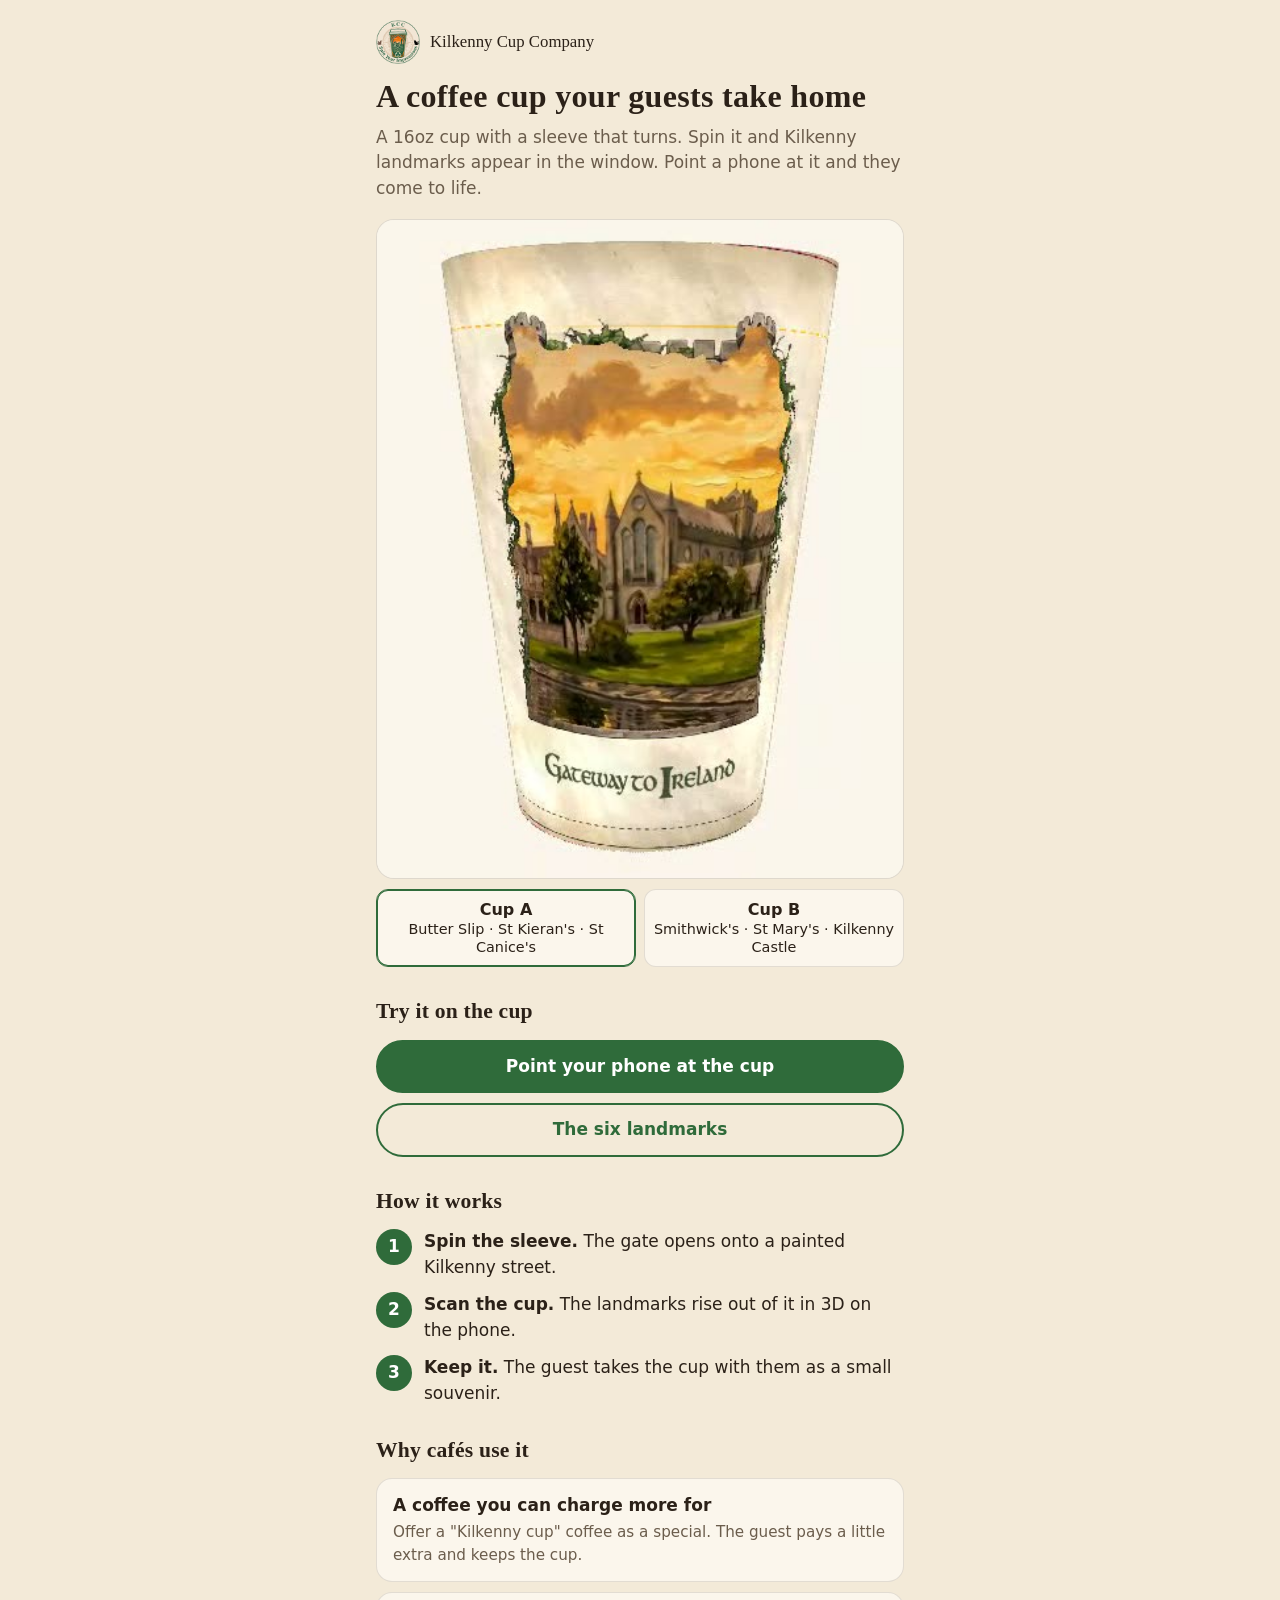
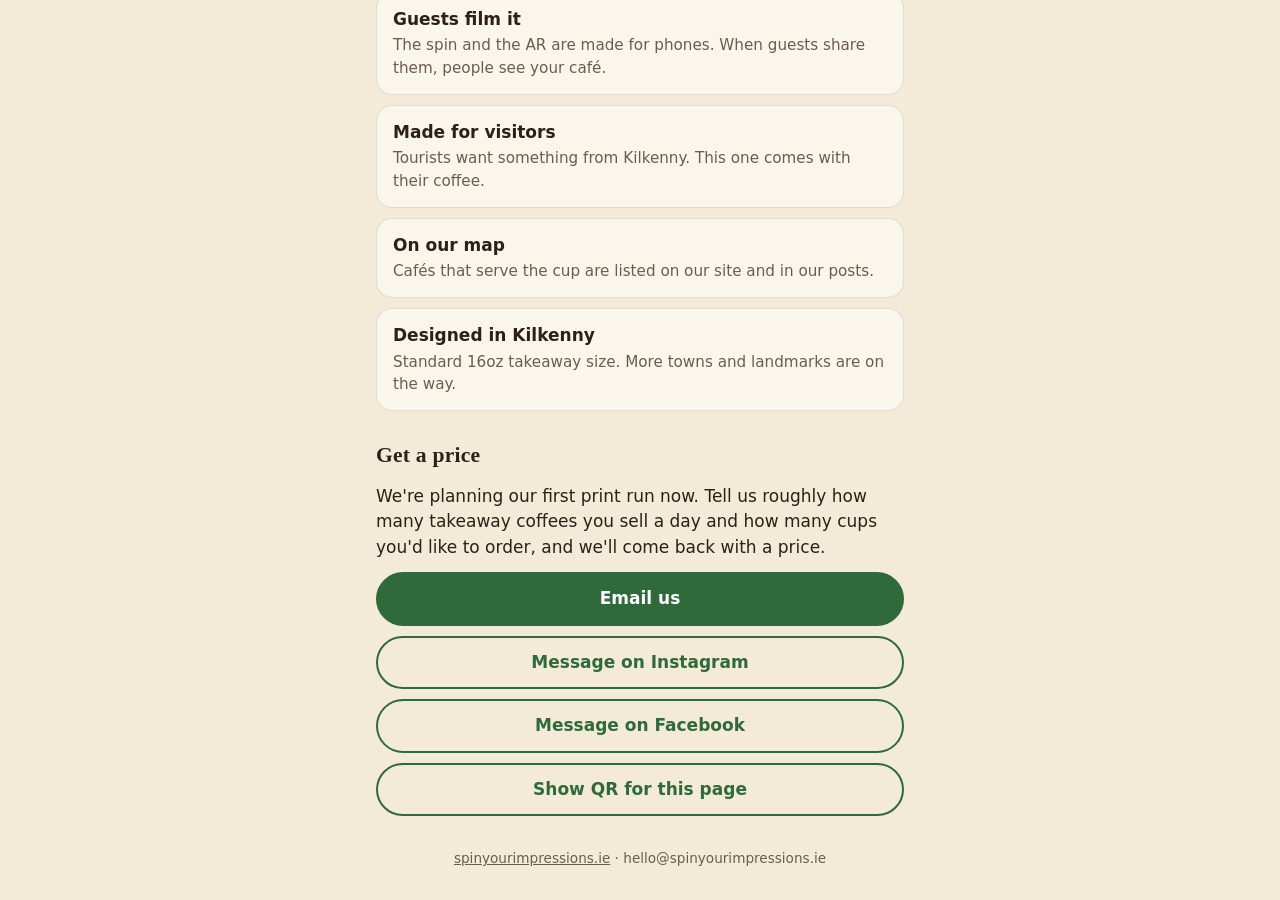
==== cafes/index.html @ 2580dddf "cafés pitch page /cafes/ + homepage link" ====
<!doctype html>
<html lang="en">
<head>
<meta charset="utf-8">
<meta name="viewport" content="width=device-width, initial-scale=1, viewport-fit=cover">
<title>For Cafés · Spin Your Impressions</title>
<meta name="description" content="A Kilkenny coffee cup with a spinning sleeve and AR landmarks. For cafés and shops.">
<meta name="theme-color" content="#f3ead8">
<style>
:root {
  --paper: #f3ead8; --card: #fbf6ec; --ink: #2b2118; --muted: #6b5d4c;
  --accent: #2f6b3a; --line: rgba(43, 33, 24, .12);
}
@media (prefers-color-scheme: dark) {
  :root { --paper: #1c1712; --card: #272019; --ink: #f3ead8; --muted: #b9a88f;
    --accent: #6fae78; --line: rgba(243, 234, 216, .14); }
}
* { box-sizing: border-box; }
html { -webkit-text-size-adjust: 100%; }
body { margin: 0; background: var(--paper); color: var(--ink);
  font: 17px/1.5 system-ui, -apple-system, "Segoe UI", sans-serif; }
main { max-width: 560px; margin: 0 auto; padding: 20px 16px calc(32px + env(safe-area-inset-bottom)); }
h1, h2 { font-family: Georgia, "Times New Roman", serif; font-weight: 600; letter-spacing: .01em; }
h1 { font-size: 2rem; line-height: 1.15; margin: 14px 0 10px; }
h2 { font-size: 1.35rem; margin: 0 0 12px; }
p { margin: 0 0 12px; }
.muted { color: var(--muted); }
header { display: flex; align-items: center; gap: 10px; }
header img { width: 44px; height: 44px; }
header span { font-family: Georgia, serif; font-size: 1.05rem; }
section { margin-top: 28px; }

.stage { position: relative; margin: 18px 0 10px; border-radius: 18px; overflow: hidden;
  background: #f7f1e6; border: 1px solid var(--line); aspect-ratio: 4 / 5; }
.stage video { width: 100%; height: 100%; object-fit: cover; display: block; }
.tabs { display: flex; gap: 8px; }
.tab { flex: 1; padding: 10px 8px; border-radius: 12px; border: 1px solid var(--line);
  background: var(--card); color: var(--ink); font: inherit; font-size: .9rem; line-height: 1.25; cursor: pointer; }
.tab b { display: block; font-size: 1rem; }
.tab[aria-pressed="true"] { border-color: var(--accent); box-shadow: inset 0 0 0 1px var(--accent); }

.btn { display: flex; align-items: center; justify-content: center; gap: 8px; width: 100%;
  min-height: 52px; padding: 12px 18px; border-radius: 999px; border: 2px solid var(--accent);
  color: var(--accent); background: transparent; font: inherit; font-weight: 600;
  text-decoration: none; cursor: pointer; }
.btn.primary { background: var(--accent); color: #fff; }
@media (prefers-color-scheme: dark) { .btn.primary { color: #13100c; } }
.stack { display: grid; gap: 10px; }

ol.steps { list-style: none; padding: 0; margin: 0; display: grid; gap: 12px; counter-reset: s; }
ol.steps li { display: grid; grid-template-columns: 36px 1fr; gap: 12px; align-items: start; }
ol.steps li::before { counter-increment: s; content: counter(s); width: 36px; height: 36px;
  border-radius: 50%; display: grid; place-items: center; background: var(--accent); color: #fff;
  font-weight: 700; }
@media (prefers-color-scheme: dark) { ol.steps li::before { color: #13100c; } }

.cards { display: grid; gap: 10px; }
.card { background: var(--card); border: 1px solid var(--line); border-radius: 16px; padding: 14px 16px; }
.card b { display: block; margin-bottom: 2px; }
.card p { margin: 0; color: var(--muted); font-size: .95rem; }

.qr { display: none; margin-top: 14px; text-align: center; }
.qr.open { display: block; }
.qr div { display: inline-block; padding: 14px; background: #fff; border-radius: 16px; }
.qr img { width: min(240px, 66vw); height: auto; display: block; }
footer { margin-top: 32px; text-align: center; font-size: .85rem; color: var(--muted); }
footer a { color: inherit; }
</style>
</head>
<body>
<main>
  <header>
    <img src="../img/kcc-logo.png" alt="">
    <span>Kilkenny Cup Company</span>
  </header>

  <h1>A coffee cup your guests take home</h1>
  <p class="muted">A 16oz cup with a sleeve that turns. Spin it and Kilkenny landmarks appear in the window. Point a phone at it and they come to life.</p>

  <div class="stage">
    <video id="v" src="cup-A.mp4" poster="cup-A.jpg" autoplay muted loop playsinline preload="auto"></video>
  </div>
  <div class="tabs" role="group" aria-label="Choose a design">
    <button class="tab" data-v="A" aria-pressed="true"><b>Cup A</b>Butter Slip · St Kieran's · St Canice's</button>
    <button class="tab" data-v="B" aria-pressed="false"><b>Cup B</b>Smithwick's · St Mary's · Kilkenny Castle</button>
  </div>

  <section>
    <h2>Try it on the cup</h2>
    <div class="stack">
      <a class="btn primary" href="../test-3d/">Point your phone at the cup</a>
      <a class="btn" href="../landmarks/">The six landmarks</a>
    </div>
  </section>

  <section>
    <h2>How it works</h2>
    <ol class="steps">
      <li><span><b>Spin the sleeve.</b> The gate opens onto a painted Kilkenny street.</span></li>
      <li><span><b>Scan the cup.</b> The landmarks rise out of it in 3D on the phone.</span></li>
      <li><span><b>Keep it.</b> The guest takes the cup with them as a small souvenir.</span></li>
    </ol>
  </section>

  <section>
    <h2>Why cafés use it</h2>
    <div class="cards">
      <div class="card"><b>A coffee you can charge more for</b><p>Offer a "Kilkenny cup" coffee as a special. The guest pays a little extra and keeps the cup.</p></div>
      <div class="card"><b>Guests film it</b><p>The spin and the AR are made for phones. When guests share them, people see your café.</p></div>
      <div class="card"><b>Made for visitors</b><p>Tourists want something from Kilkenny. This one comes with their coffee.</p></div>
      <div class="card"><b>On our map</b><p>Cafés that serve the cup are listed on our site and in our posts.</p></div>
      <div class="card"><b>Designed in Kilkenny</b><p>Standard 16oz takeaway size. More towns and landmarks are on the way.</p></div>
    </div>
  </section>

  <section>
    <h2>Get a price</h2>
    <p>We're planning our first print run now. Tell us roughly how many takeaway coffees you sell a day and how many cups you'd like to order, and we'll come back with a price.</p>
    <div class="stack">
      <a class="btn primary" href="mailto:hello@spinyourimpressions.ie?subject=Kilkenny%20cups%20for%20my%20caf%C3%A9&body=Caf%C3%A9%20name%3A%0ATown%3A%0ATakeaway%20coffees%20a%20day%20(roughly)%3A%0ACups%20you'd%20like%20to%20order%3A%0A">Email us</a>
      <a class="btn" href="https://ig.me/m/spin.your.impressions">Message on Instagram</a>
      <a class="btn" href="https://m.me/spin.your.impressions">Message on Facebook</a>
      <button class="btn" id="qrBtn" aria-expanded="false">Show QR for this page</button>
    </div>
    <div class="qr" id="qr"><div><img src="qr.svg" alt="QR code for spinyourimpressions.ie/cafes"></div>
      <p class="muted" style="margin-top:8px">spinyourimpressions.ie/cafes</p></div>
  </section>

  <footer>
    <a href="../">spinyourimpressions.ie</a> · hello@spinyourimpressions.ie
  </footer>
</main>
<script>
(function () {
  var v = document.getElementById('v');
  document.querySelectorAll('.tab').forEach(function (t) {
    t.addEventListener('click', function () {
      var k = t.dataset.v;
      document.querySelectorAll('.tab').forEach(function (o) { o.setAttribute('aria-pressed', o === t); });
      v.poster = 'cup-' + k + '.jpg'; v.src = 'cup-' + k + '.mp4';
      var p = v.play(); if (p && p.catch) p.catch(function () {});
    });
  });
  var b = document.getElementById('qrBtn'), q = document.getElementById('qr');
  b.addEventListener('click', function () {
    var open = q.classList.toggle('open');
    b.setAttribute('aria-expanded', open);
    b.textContent = open ? 'Hide QR' : 'Show QR for this page';
    if (open) q.scrollIntoView({ behavior: 'smooth', block: 'center' });
  });
})();
</script>
</body>
</html>
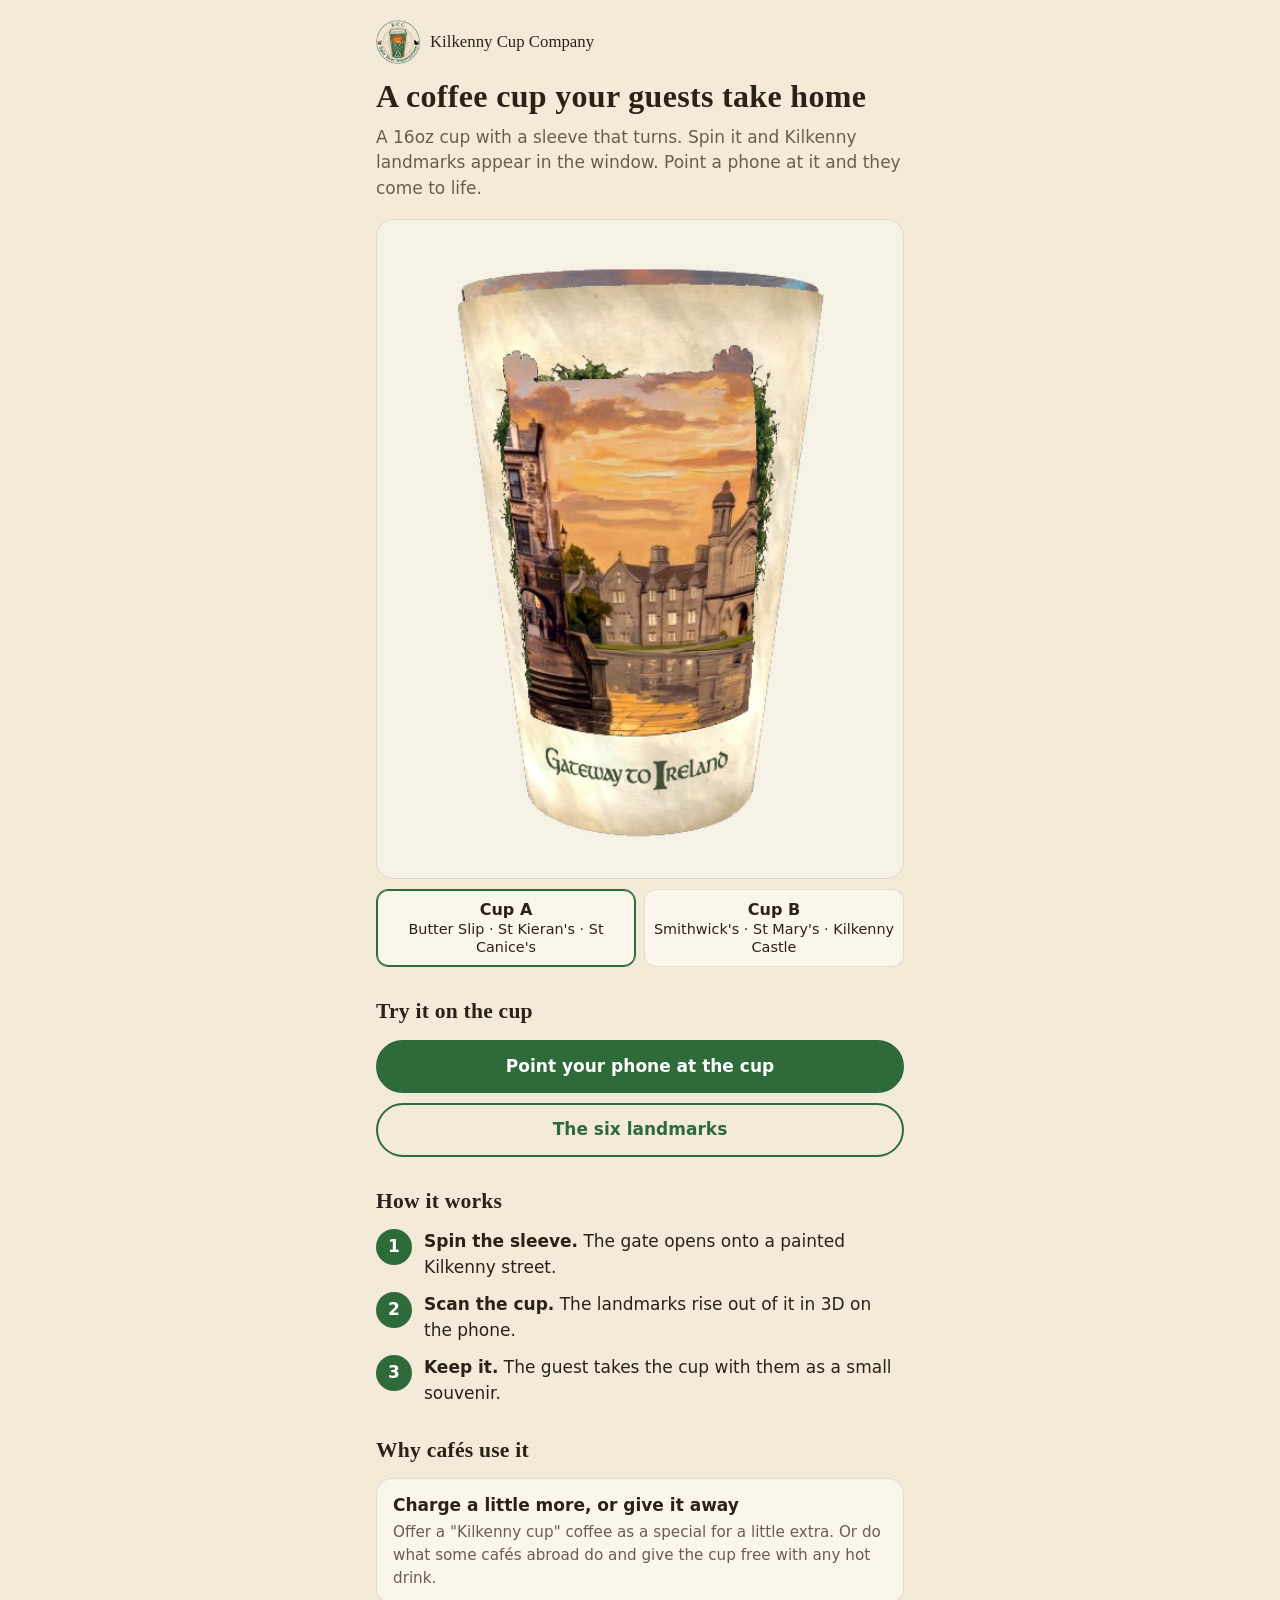
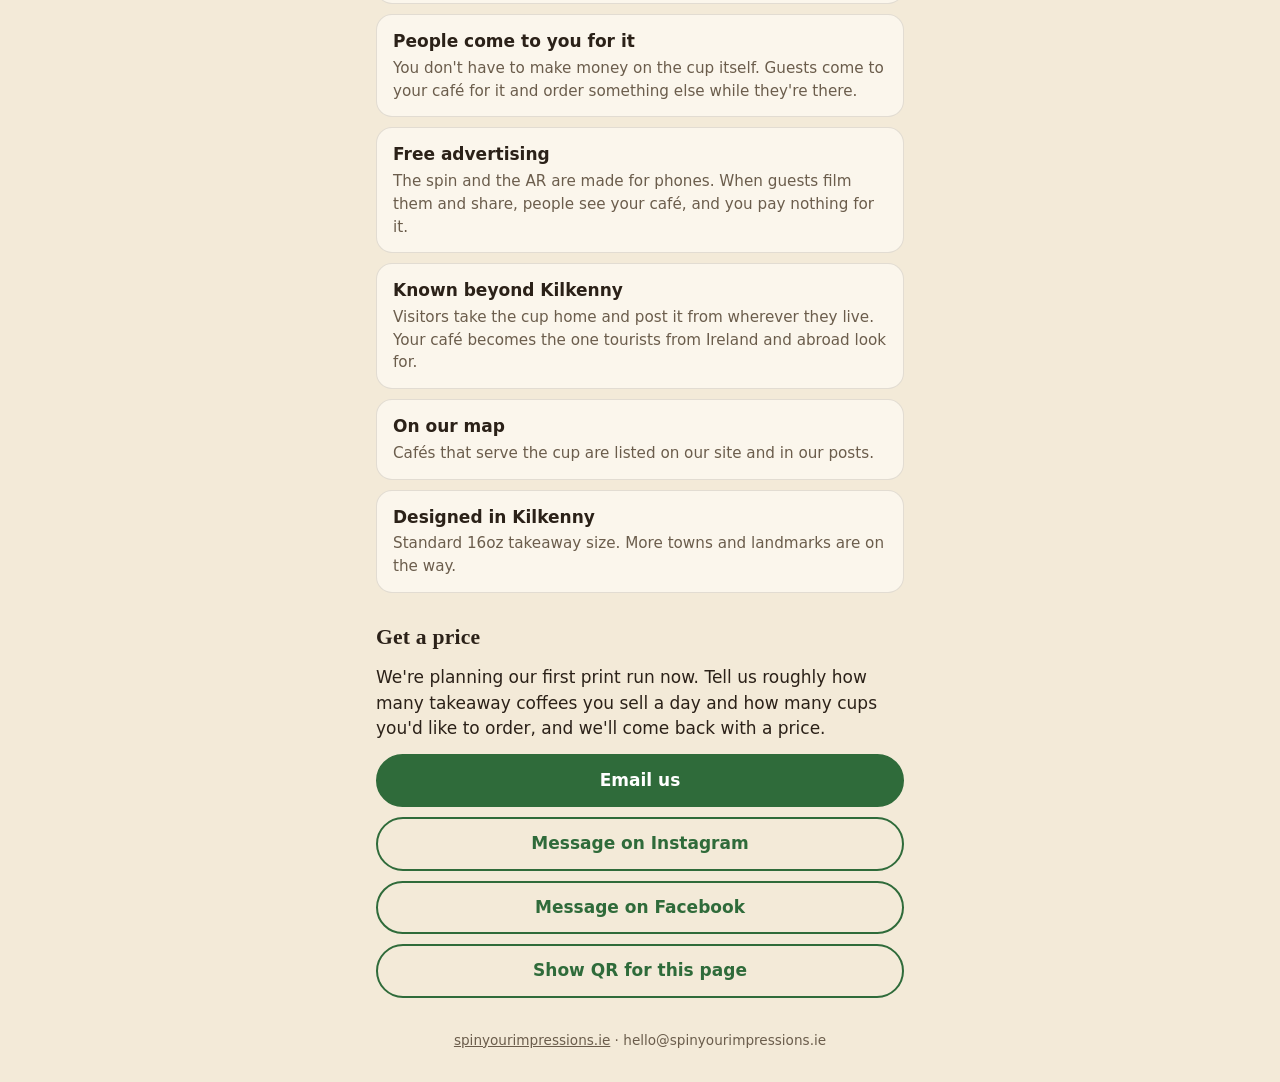
==== commit 4a83efb2: "cafés page: free-cup model, footfall, free advertising, known beyond Kilkenny" ====
--- a/cafes/index.html
+++ b/cafes/index.html
@@ -105,9 +105,10 @@
   <section>
     <h2>Why cafés use it</h2>
     <div class="cards">
-      <div class="card"><b>A coffee you can charge more for</b><p>Offer a "Kilkenny cup" coffee as a special. The guest pays a little extra and keeps the cup.</p></div>
-      <div class="card"><b>Guests film it</b><p>The spin and the AR are made for phones. When guests share them, people see your café.</p></div>
-      <div class="card"><b>Made for visitors</b><p>Tourists want something from Kilkenny. This one comes with their coffee.</p></div>
+      <div class="card"><b>Charge a little more, or give it away</b><p>Offer a "Kilkenny cup" coffee as a special for a little extra. Or do what some cafés abroad do and give the cup free with any hot drink.</p></div>
+      <div class="card"><b>People come to you for it</b><p>You don't have to make money on the cup itself. Guests come to your café for it and order something else while they're there.</p></div>
+      <div class="card"><b>Free advertising</b><p>The spin and the AR are made for phones. When guests film them and share, people see your café, and you pay nothing for it.</p></div>
+      <div class="card"><b>Known beyond Kilkenny</b><p>Visitors take the cup home and post it from wherever they live. Your café becomes the one tourists from Ireland and abroad look for.</p></div>
       <div class="card"><b>On our map</b><p>Cafés that serve the cup are listed on our site and in our posts.</p></div>
       <div class="card"><b>Designed in Kilkenny</b><p>Standard 16oz takeaway size. More towns and landmarks are on the way.</p></div>
     </div>
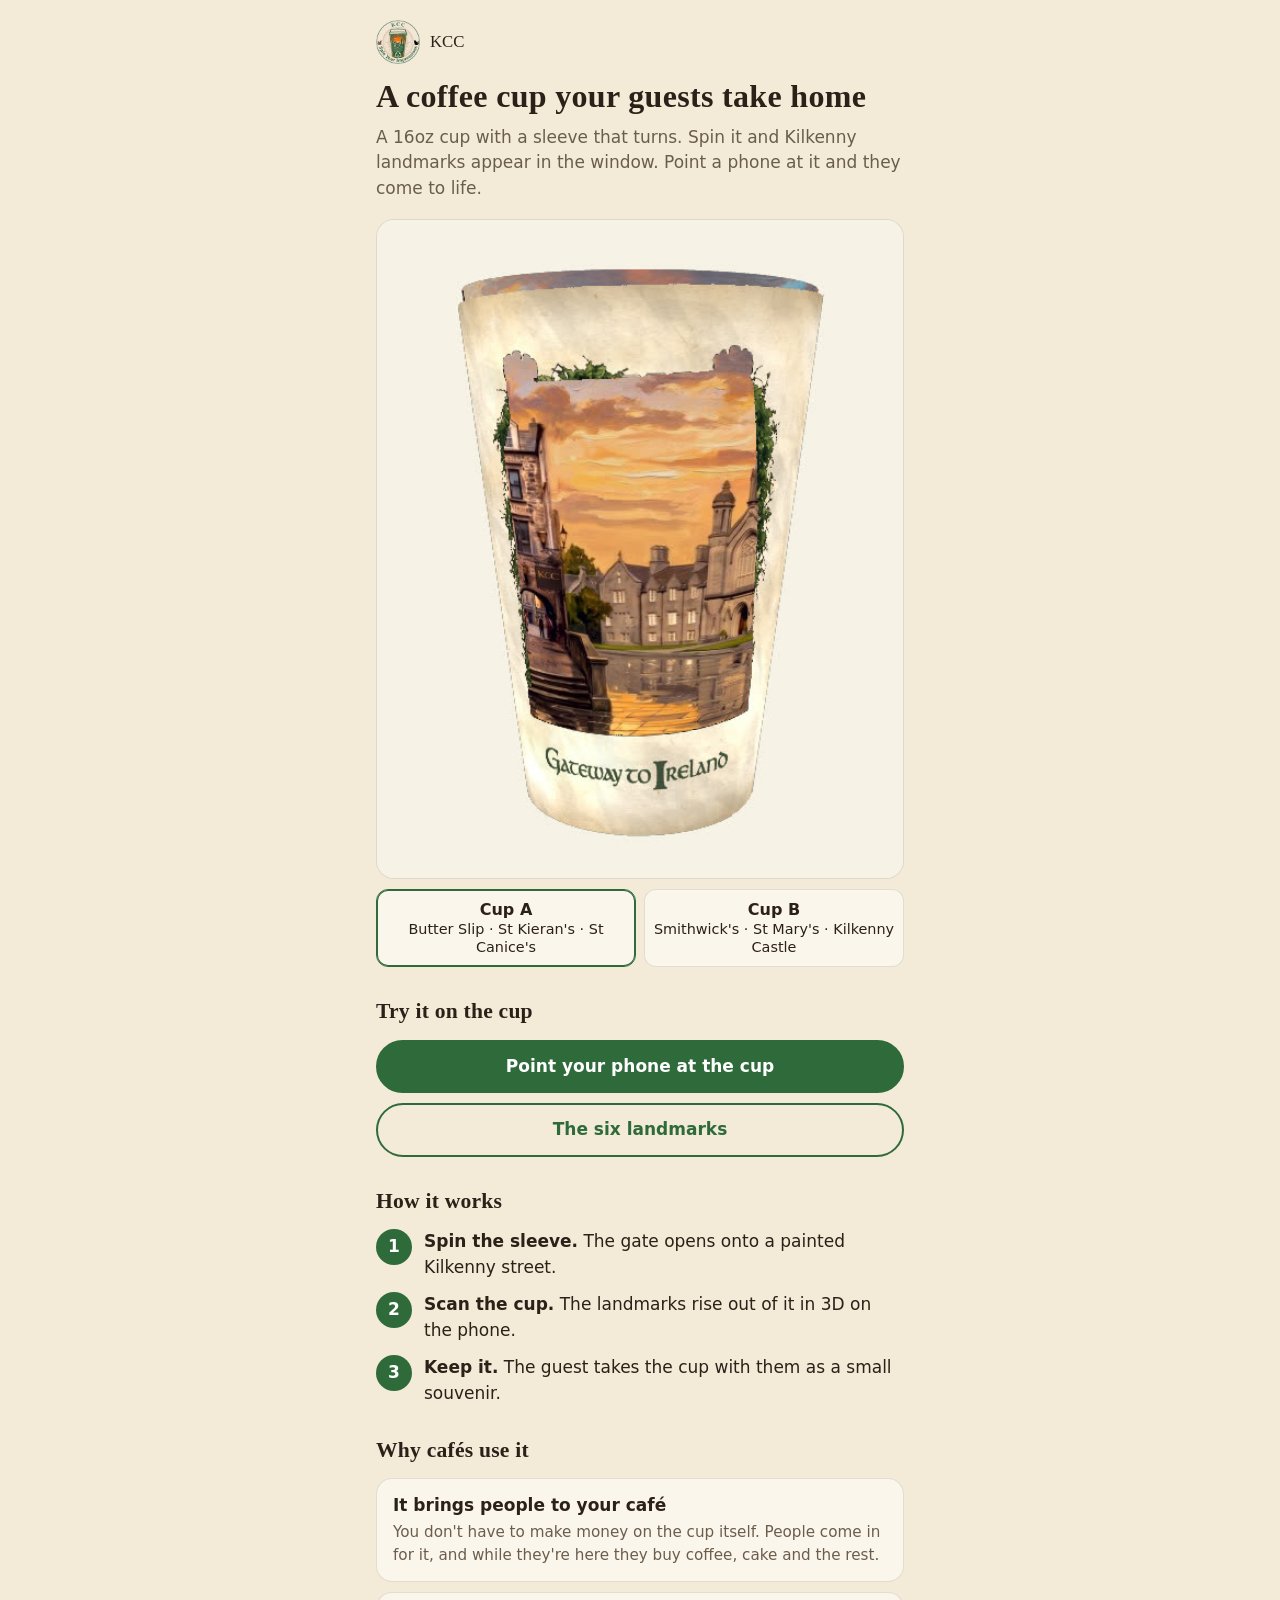
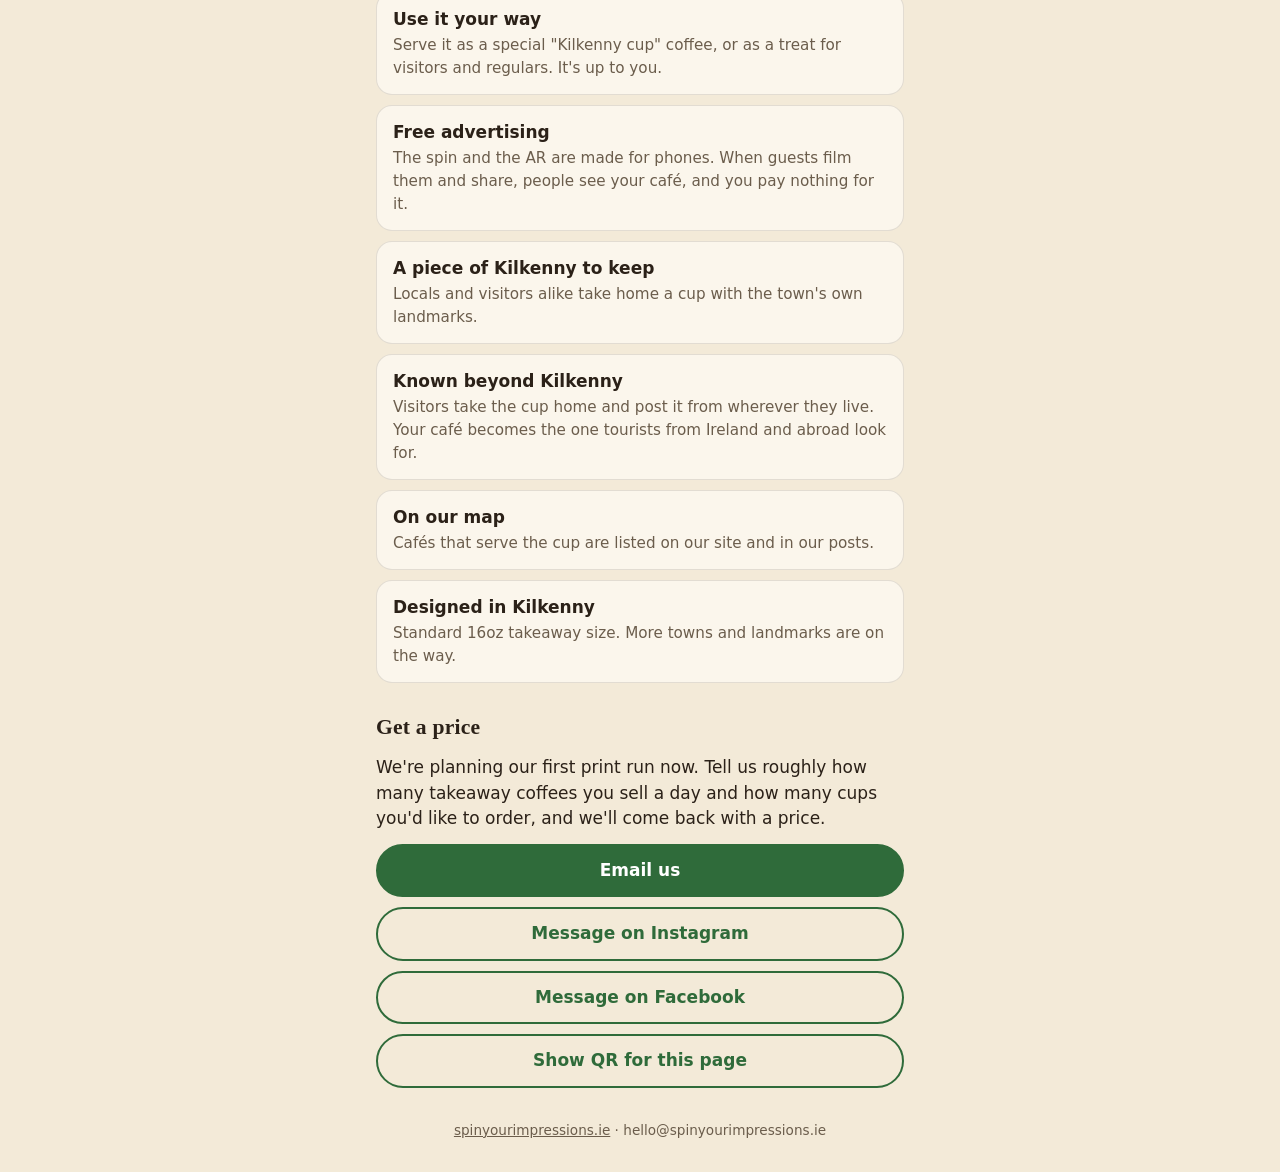
==== commit 2a2fa8fc: "cafés page: KCC name, locals & visitors card, no Start small" ====
--- a/cafes/index.html
+++ b/cafes/index.html
@@ -71,7 +71,7 @@
 <main>
   <header>
     <img src="../img/kcc-logo.png" alt="">
-    <span>Kilkenny Cup Company</span>
+    <span>KCC</span>
   </header>
 
   <h1>A coffee cup your guests take home</h1>
@@ -105,9 +105,10 @@
   <section>
     <h2>Why cafés use it</h2>
     <div class="cards">
-      <div class="card"><b>Charge a little more, or give it away</b><p>Offer a "Kilkenny cup" coffee as a special for a little extra. Or do what some cafés abroad do and give the cup free with any hot drink.</p></div>
-      <div class="card"><b>People come to you for it</b><p>You don't have to make money on the cup itself. Guests come to your café for it and order something else while they're there.</p></div>
+      <div class="card"><b>It brings people to your café</b><p>You don't have to make money on the cup itself. People come in for it, and while they're here they buy coffee, cake and the rest.</p></div>
+      <div class="card"><b>Use it your way</b><p>Serve it as a special "Kilkenny cup" coffee, or as a treat for visitors and regulars. It's up to you.</p></div>
       <div class="card"><b>Free advertising</b><p>The spin and the AR are made for phones. When guests film them and share, people see your café, and you pay nothing for it.</p></div>
+      <div class="card"><b>A piece of Kilkenny to keep</b><p>Locals and visitors alike take home a cup with the town's own landmarks.</p></div>
       <div class="card"><b>Known beyond Kilkenny</b><p>Visitors take the cup home and post it from wherever they live. Your café becomes the one tourists from Ireland and abroad look for.</p></div>
       <div class="card"><b>On our map</b><p>Cafés that serve the cup are listed on our site and in our posts.</p></div>
       <div class="card"><b>Designed in Kilkenny</b><p>Standard 16oz takeaway size. More towns and landmarks are on the way.</p></div>
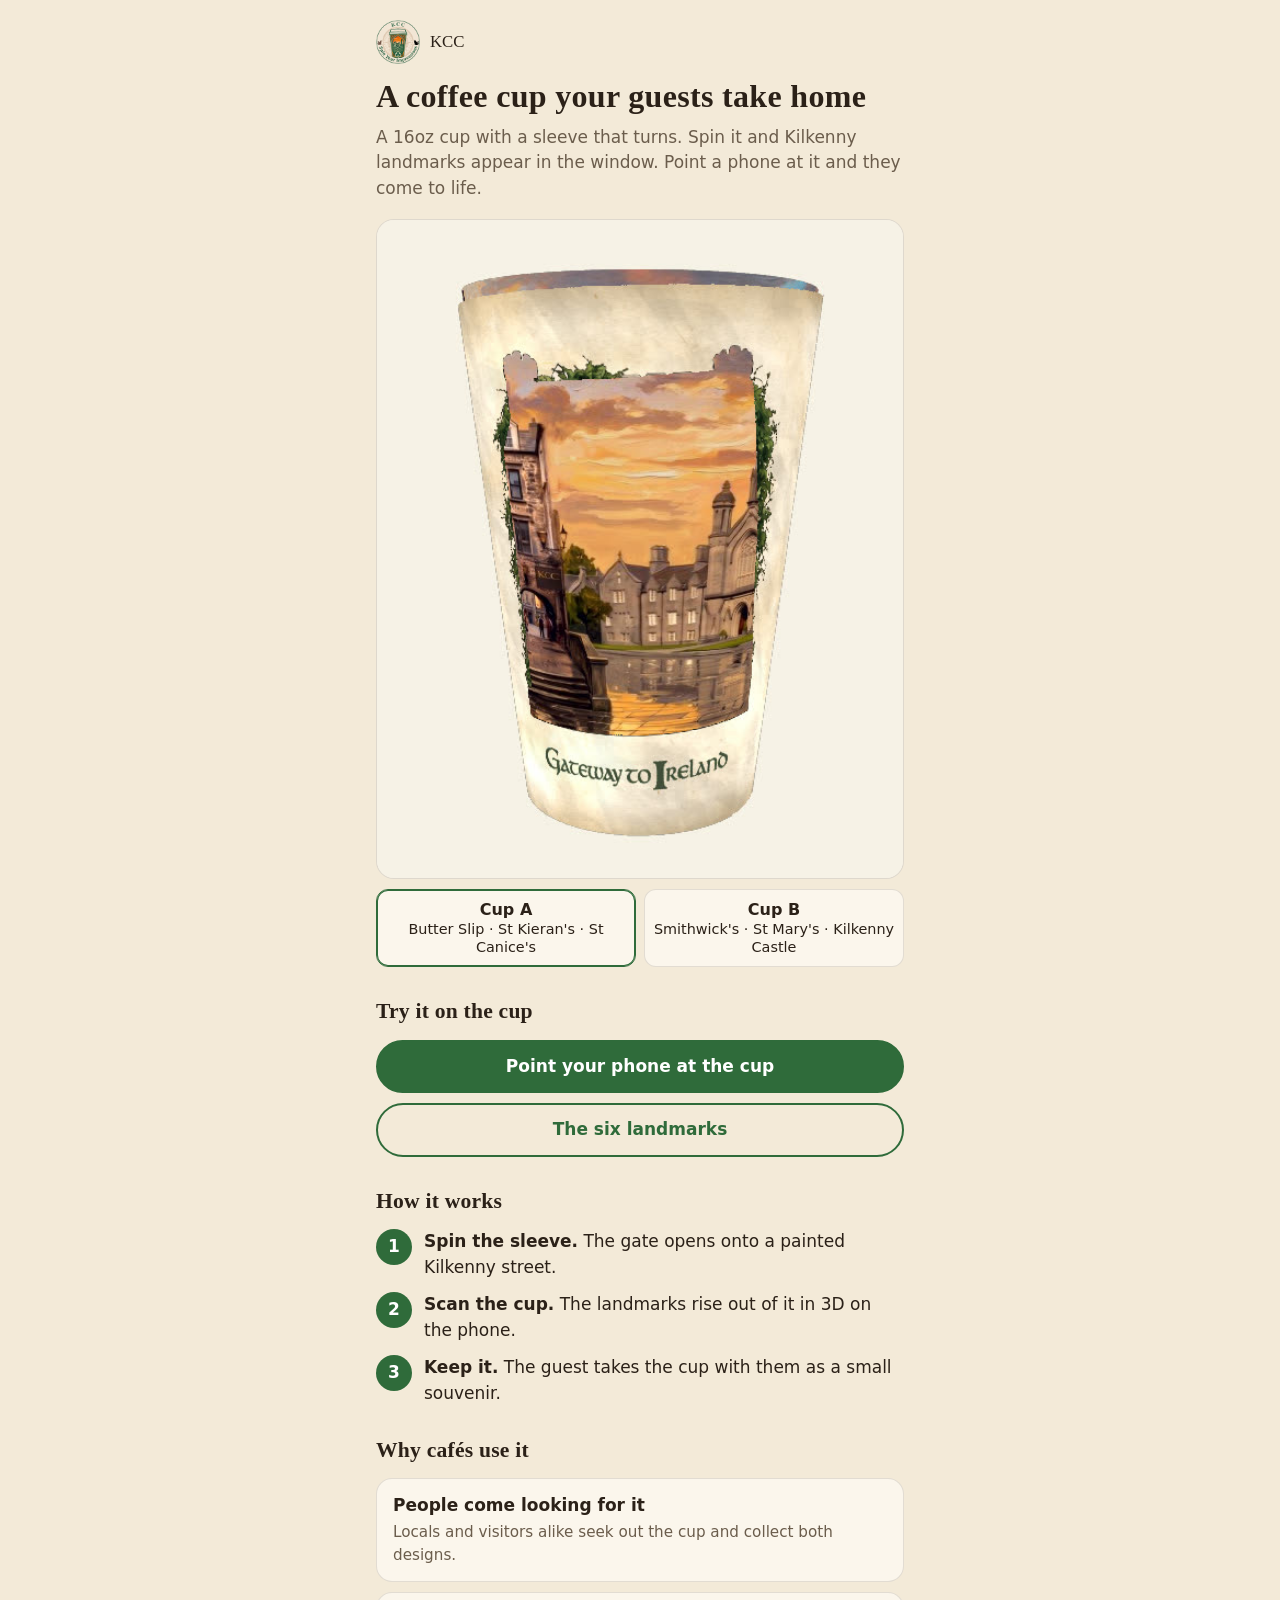
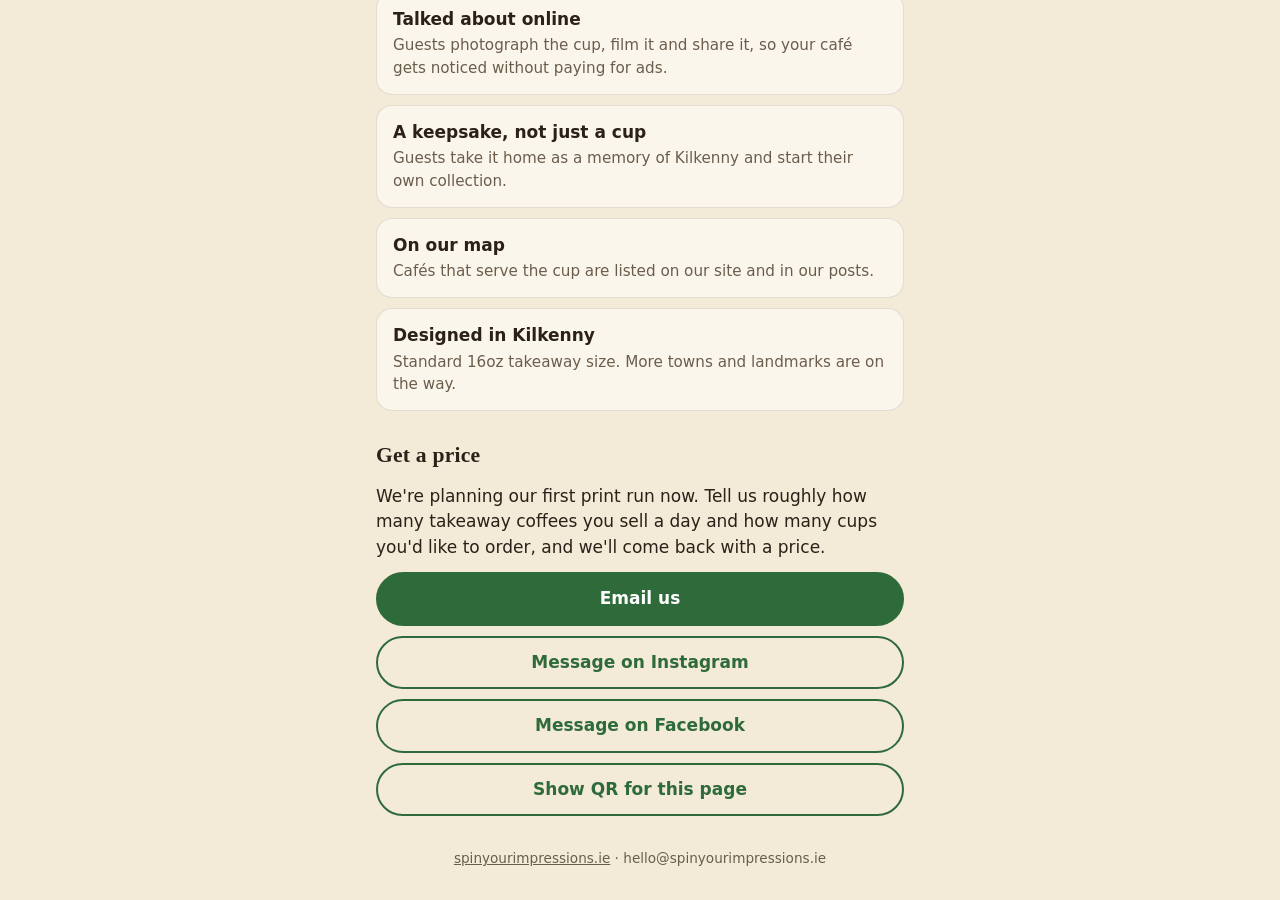
==== commit 90f0642e: "cafés page: people come looking for it, talked about online, a keepsake" ====
--- a/cafes/index.html
+++ b/cafes/index.html
@@ -105,11 +105,9 @@
   <section>
     <h2>Why cafés use it</h2>
     <div class="cards">
-      <div class="card"><b>It brings people to your café</b><p>You don't have to make money on the cup itself. People come in for it, and while they're here they buy coffee, cake and the rest.</p></div>
-      <div class="card"><b>Use it your way</b><p>Serve it as a special "Kilkenny cup" coffee, or as a treat for visitors and regulars. It's up to you.</p></div>
-      <div class="card"><b>Free advertising</b><p>The spin and the AR are made for phones. When guests film them and share, people see your café, and you pay nothing for it.</p></div>
-      <div class="card"><b>A piece of Kilkenny to keep</b><p>Locals and visitors alike take home a cup with the town's own landmarks.</p></div>
-      <div class="card"><b>Known beyond Kilkenny</b><p>Visitors take the cup home and post it from wherever they live. Your café becomes the one tourists from Ireland and abroad look for.</p></div>
+      <div class="card"><b>People come looking for it</b><p>Locals and visitors alike seek out the cup and collect both designs.</p></div>
+      <div class="card"><b>Talked about online</b><p>Guests photograph the cup, film it and share it, so your café gets noticed without paying for ads.</p></div>
+      <div class="card"><b>A keepsake, not just a cup</b><p>Guests take it home as a memory of Kilkenny and start their own collection.</p></div>
       <div class="card"><b>On our map</b><p>Cafés that serve the cup are listed on our site and in our posts.</p></div>
       <div class="card"><b>Designed in Kilkenny</b><p>Standard 16oz takeaway size. More towns and landmarks are on the way.</p></div>
     </div>
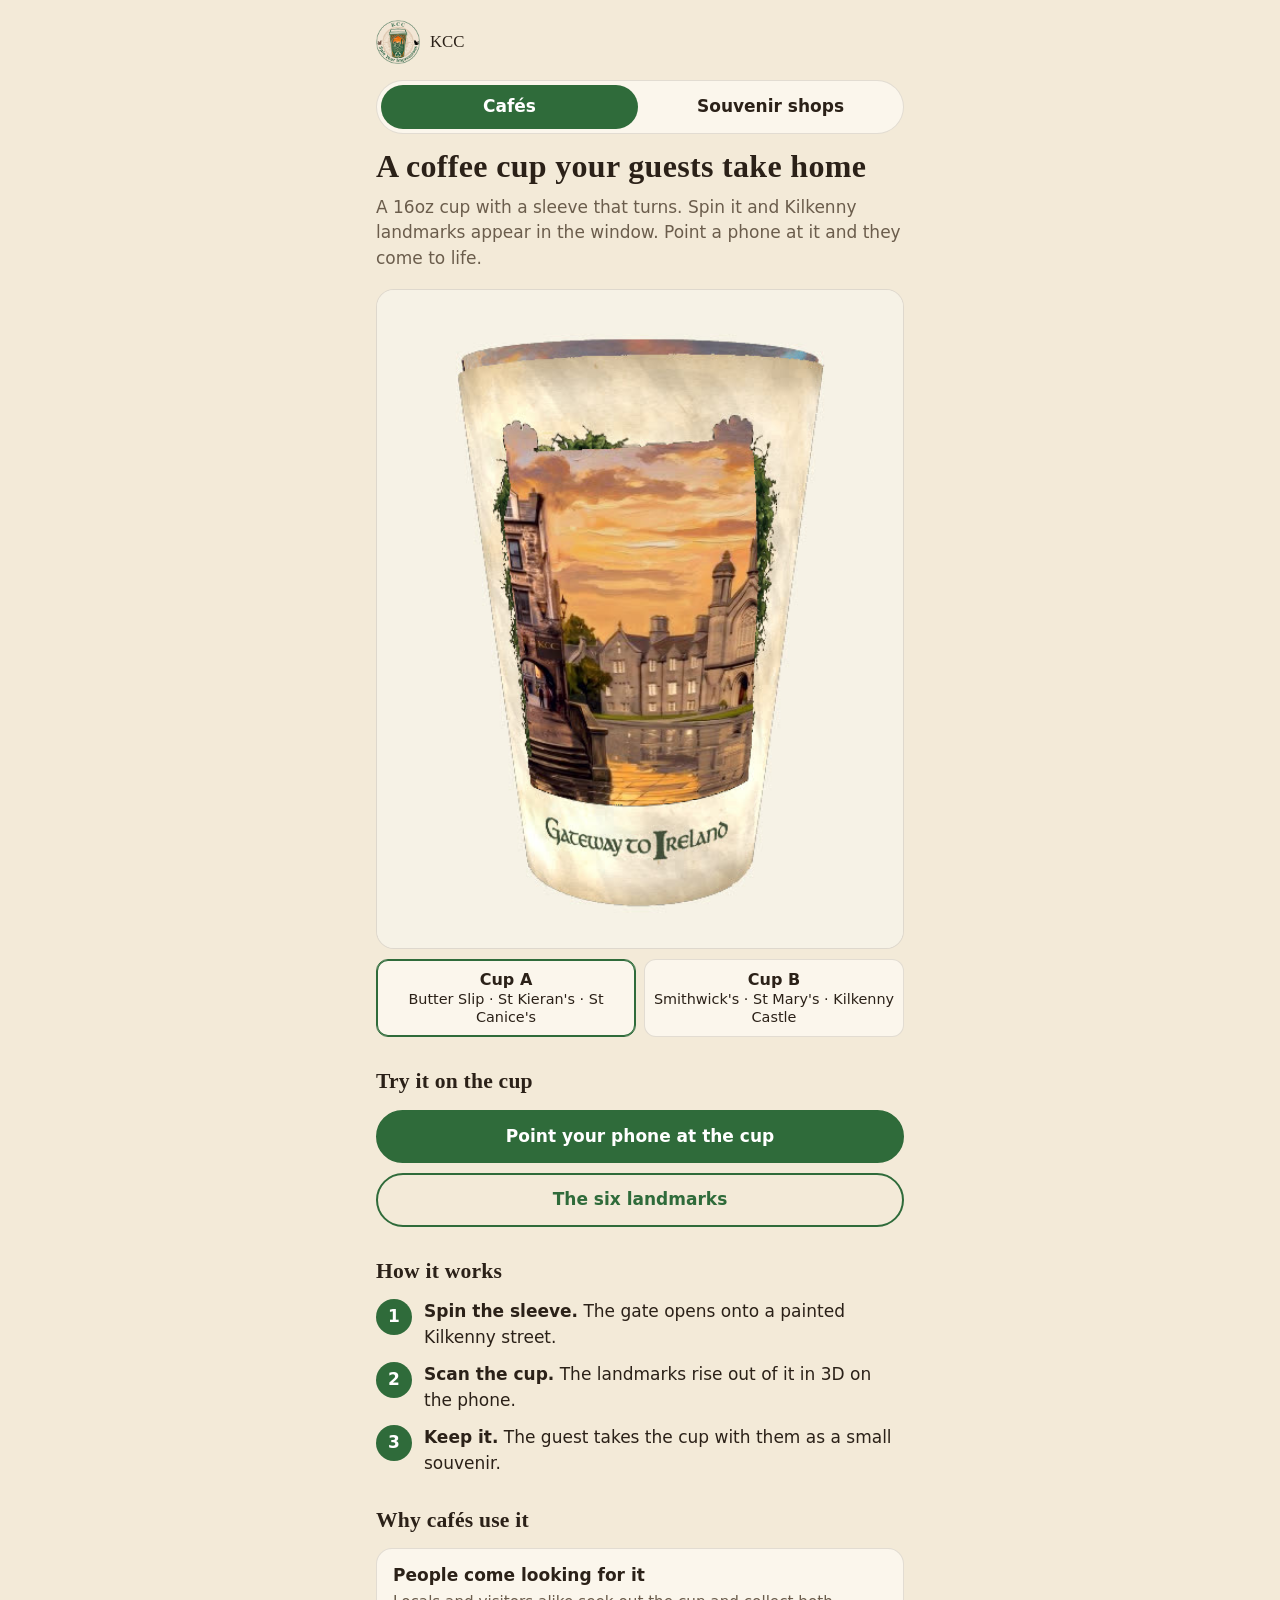
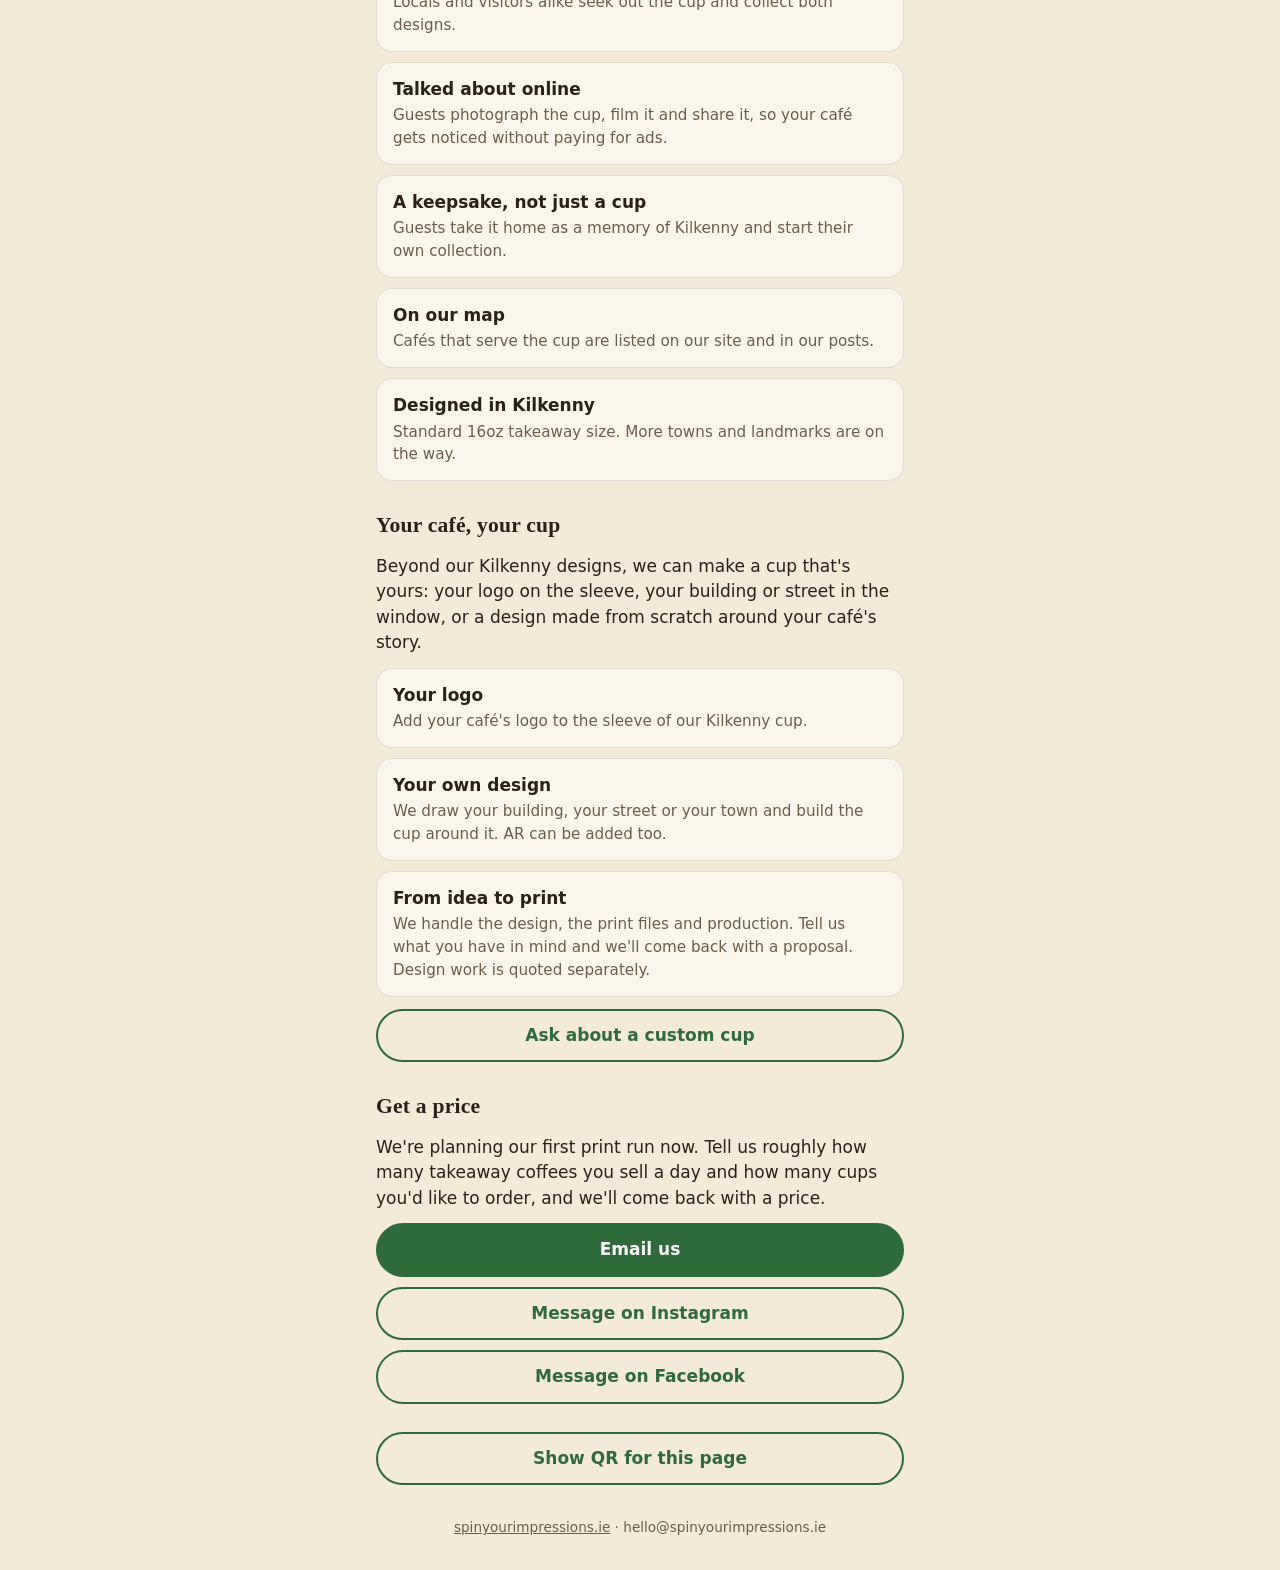
==== commit bd213a44: "cafés page: Your café, your cup + Souvenir shops tab (AR postcards)" ====
--- a/cafes/index.html
+++ b/cafes/index.html
@@ -3,8 +3,8 @@
 <head>
 <meta charset="utf-8">
 <meta name="viewport" content="width=device-width, initial-scale=1, viewport-fit=cover">
-<title>For Cafés · Spin Your Impressions</title>
-<meta name="description" content="A Kilkenny coffee cup with a spinning sleeve and AR landmarks. For cafés and shops.">
+<title>For Cafés &amp; Shops · Spin Your Impressions</title>
+<meta name="description" content="Kilkenny souvenir coffee cups and AR postcards. For cafés and souvenir shops.">
 <meta name="theme-color" content="#f3ead8">
 <style>
 :root {
@@ -63,6 +63,19 @@
 .qr.open { display: block; }
 .qr div { display: inline-block; padding: 14px; background: #fff; border-radius: 16px; }
 .qr img { width: min(240px, 66vw); height: auto; display: block; }
+.aud { display: flex; gap: 4px; margin: 16px 0 4px; padding: 4px; border-radius: 999px;
+  background: var(--card); border: 1px solid var(--line); }
+.aud button { flex: 1; min-height: 44px; border: 0; border-radius: 999px; background: transparent;
+  color: var(--ink); font: inherit; font-weight: 600; cursor: pointer; }
+.aud button[aria-selected="true"] { background: var(--accent); color: #fff; }
+@media (prefers-color-scheme: dark) { .aud button[aria-selected="true"] { color: #13100c; } }
+.pane[hidden] { display: none; }
+.strip { display: flex; gap: 10px; overflow-x: auto; scroll-snap-type: x mandatory;
+  margin: 18px -16px 6px; padding: 0 16px 8px; -webkit-overflow-scrolling: touch; }
+.strip figure { flex: 0 0 auto; margin: 0; scroll-snap-align: start; text-align: center; }
+.strip img { display: block; height: 190px; width: auto; border-radius: 10px;
+  border: 1px solid var(--line); box-shadow: 0 4px 14px rgba(43,33,24,.12); }
+.strip figcaption { font-size: .8rem; color: var(--muted); margin-top: 6px; }
 footer { margin-top: 32px; text-align: center; font-size: .85rem; color: var(--muted); }
 footer a { color: inherit; }
 </style>
@@ -74,6 +87,12 @@
     <span>KCC</span>
   </header>
 
+  <div class="aud" role="tablist" aria-label="Who is this for">
+    <button role="tab" id="t-cafes" aria-controls="p-cafes" aria-selected="true">Cafés</button>
+    <button role="tab" id="t-shops" aria-controls="p-shops" aria-selected="false">Souvenir shops</button>
+  </div>
+
+  <div class="pane" id="p-cafes" role="tabpanel" aria-labelledby="t-cafes">
   <h1>A coffee cup your guests take home</h1>
   <p class="muted">A 16oz cup with a sleeve that turns. Spin it and Kilkenny landmarks appear in the window. Point a phone at it and they come to life.</p>
 
@@ -114,14 +133,92 @@
   </section>
 
   <section>
+    <h2>Your café, your cup</h2>
+    <p>Beyond our Kilkenny designs, we can make a cup that's yours: your logo on the sleeve, your building or street in the window, or a design made from scratch around your café's story.</p>
+    <div class="cards">
+      <div class="card"><b>Your logo</b><p>Add your café's logo to the sleeve of our Kilkenny cup.</p></div>
+      <div class="card"><b>Your own design</b><p>We draw your building, your street or your town and build the cup around it. AR can be added too.</p></div>
+      <div class="card"><b>From idea to print</b><p>We handle the design, the print files and production. Tell us what you have in mind and we'll come back with a proposal. Design work is quoted separately.</p></div>
+    </div>
+    <div class="stack" style="margin-top:12px">
+      <a class="btn" href="mailto:hello@spinyourimpressions.ie?subject=Custom%20cup%20for%20my%20caf%C3%A9&body=Caf%C3%A9%20name%3A%0ATown%3A%0AWhat%20you%20have%20in%20mind%20(logo%2C%20your%20building%2C%20your%20own%20design)%3A%0ARoughly%20how%20many%20cups%3A%0A">Ask about a custom cup</a>
+    </div>
+  </section>
+
+  <section>
     <h2>Get a price</h2>
     <p>We're planning our first print run now. Tell us roughly how many takeaway coffees you sell a day and how many cups you'd like to order, and we'll come back with a price.</p>
     <div class="stack">
       <a class="btn primary" href="mailto:hello@spinyourimpressions.ie?subject=Kilkenny%20cups%20for%20my%20caf%C3%A9&body=Caf%C3%A9%20name%3A%0ATown%3A%0ATakeaway%20coffees%20a%20day%20(roughly)%3A%0ACups%20you'd%20like%20to%20order%3A%0A">Email us</a>
       <a class="btn" href="https://ig.me/m/spin.your.impressions">Message on Instagram</a>
       <a class="btn" href="https://m.me/spin.your.impressions">Message on Facebook</a>
-      <button class="btn" id="qrBtn" aria-expanded="false">Show QR for this page</button>
-    </div>
+    </div>
+  </section>
+  </div>
+
+  <div class="pane" id="p-shops" role="tabpanel" aria-labelledby="t-shops" hidden>
+  <h1>Kilkenny postcards that come alive</h1>
+  <p class="muted">Painted A6 postcards of Kilkenny's landmarks. Point a phone at the card and the landmark rises above it in 3D.</p>
+
+  <div class="strip" aria-label="The postcards">
+    <figure><img src="pc-castle.jpg" alt="Kilkenny Castle postcard" loading="lazy"><figcaption>Kilkenny Castle</figcaption></figure>
+    <figure><img src="pc-st-marys.jpg" alt="St Mary's postcard" loading="lazy"><figcaption>St Mary's</figcaption></figure>
+    <figure><img src="pc-st-canice.jpg" alt="St Canice's postcard" loading="lazy"><figcaption>St Canice's</figcaption></figure>
+    <figure><img src="pc-st-kierans.jpg" alt="St Kieran's postcard" loading="lazy"><figcaption>St Kieran's</figcaption></figure>
+    <figure><img src="pc-smithwicks.jpg" alt="Smithwick's postcard" loading="lazy"><figcaption>Smithwick's</figcaption></figure>
+    <figure><img src="pc-butter-slip.jpg" alt="Butter Slip postcard" loading="lazy"><figcaption>Butter Slip</figcaption></figure>
+  </div>
+  <p class="muted" style="font-size:.9rem">Swipe to see all six. Four come alive in 3D today; Smithwick's and Butter Slip are on the way.</p>
+
+  <section>
+    <h2>Try it on a postcard</h2>
+    <div class="stack">
+      <a class="btn primary" href="../postcards/">Point your phone at a postcard</a>
+      <a class="btn" href="../landmarks/">The six landmarks</a>
+    </div>
+  </section>
+
+  <section>
+    <h2>How it works</h2>
+    <ol class="steps">
+      <li><span><b>Pick a card.</b> Each one is a painted Kilkenny landmark.</span></li>
+      <li><span><b>Scan the QR on the back.</b> The phone camera opens, no app to install.</span></li>
+      <li><span><b>Watch it rise.</b> The landmark appears above the card in 3D.</span></li>
+    </ol>
+  </section>
+
+  <section>
+    <h2>Why shops stock them</h2>
+    <div class="cards">
+      <div class="card"><b>A souvenir with a surprise</b><p>Visitors see it working on the spot, which makes it easy to sell.</p></div>
+      <div class="card"><b>Kilkenny, painted</b><p>Local landmarks in one hand-painted style, designed in Kilkenny.</p></div>
+      <div class="card"><b>Small and light</b><p>Easy to carry home or post, at a postcard price.</p></div>
+      <div class="card"><b>A collection</b><p>Six cards to collect, with more towns and landmarks on the way.</p></div>
+    </div>
+  </section>
+
+  <section>
+    <h2>Ways to work together</h2>
+    <div class="cards">
+      <div class="card"><b>Wholesale</b><p>Buy the cards outright and set your own shelf price.</p></div>
+      <div class="card"><b>Sale or return</b><p>Start with a small stock and pay for what sells.</p></div>
+      <div class="card"><b>Your own card</b><p>A card around your shop or your street, with AR too. Design work is quoted separately.</p></div>
+    </div>
+  </section>
+
+  <section>
+    <h2>Get in touch</h2>
+    <p>Tell us about your shop and which cards you'd like, and we'll come back with prices and a sample pack.</p>
+    <div class="stack">
+      <a class="btn primary" href="mailto:hello@spinyourimpressions.ie?subject=AR%20postcards%20for%20my%20shop&body=Shop%20name%3A%0ATown%3A%0AWhich%20cards%3A%0AWholesale%20or%20sale%20or%20return%3A%0A">Email us</a>
+      <a class="btn" href="https://ig.me/m/spin.your.impressions">Message on Instagram</a>
+      <a class="btn" href="https://m.me/spin.your.impressions">Message on Facebook</a>
+    </div>
+  </section>
+  </div>
+
+  <section>
+    <button class="btn" id="qrBtn" aria-expanded="false">Show QR for this page</button>
     <div class="qr" id="qr"><div><img src="qr.svg" alt="QR code for spinyourimpressions.ie/cafes"></div>
       <p class="muted" style="margin-top:8px">spinyourimpressions.ie/cafes</p></div>
   </section>
@@ -141,6 +238,19 @@
       var p = v.play(); if (p && p.catch) p.catch(function () {});
     });
   });
+  var tabs = { cafes: document.getElementById('t-cafes'), shops: document.getElementById('t-shops') };
+  function show(k, push) {
+    Object.keys(tabs).forEach(function (n) {
+      var on = n === k;
+      tabs[n].setAttribute('aria-selected', on);
+      document.getElementById('p-' + n).hidden = !on;
+    });
+    if (k === 'shops') v.pause(); else { var p = v.play(); if (p && p.catch) p.catch(function () {}); }
+    if (push) history.replaceState(null, '', k === 'shops' ? '#shops' : location.pathname);
+  }
+  tabs.cafes.addEventListener('click', function () { show('cafes', true); });
+  tabs.shops.addEventListener('click', function () { show('shops', true); });
+  if (location.hash === '#shops') show('shops', false);
   var b = document.getElementById('qrBtn'), q = document.getElementById('qr');
   b.addEventListener('click', function () {
     var open = q.classList.toggle('open');
